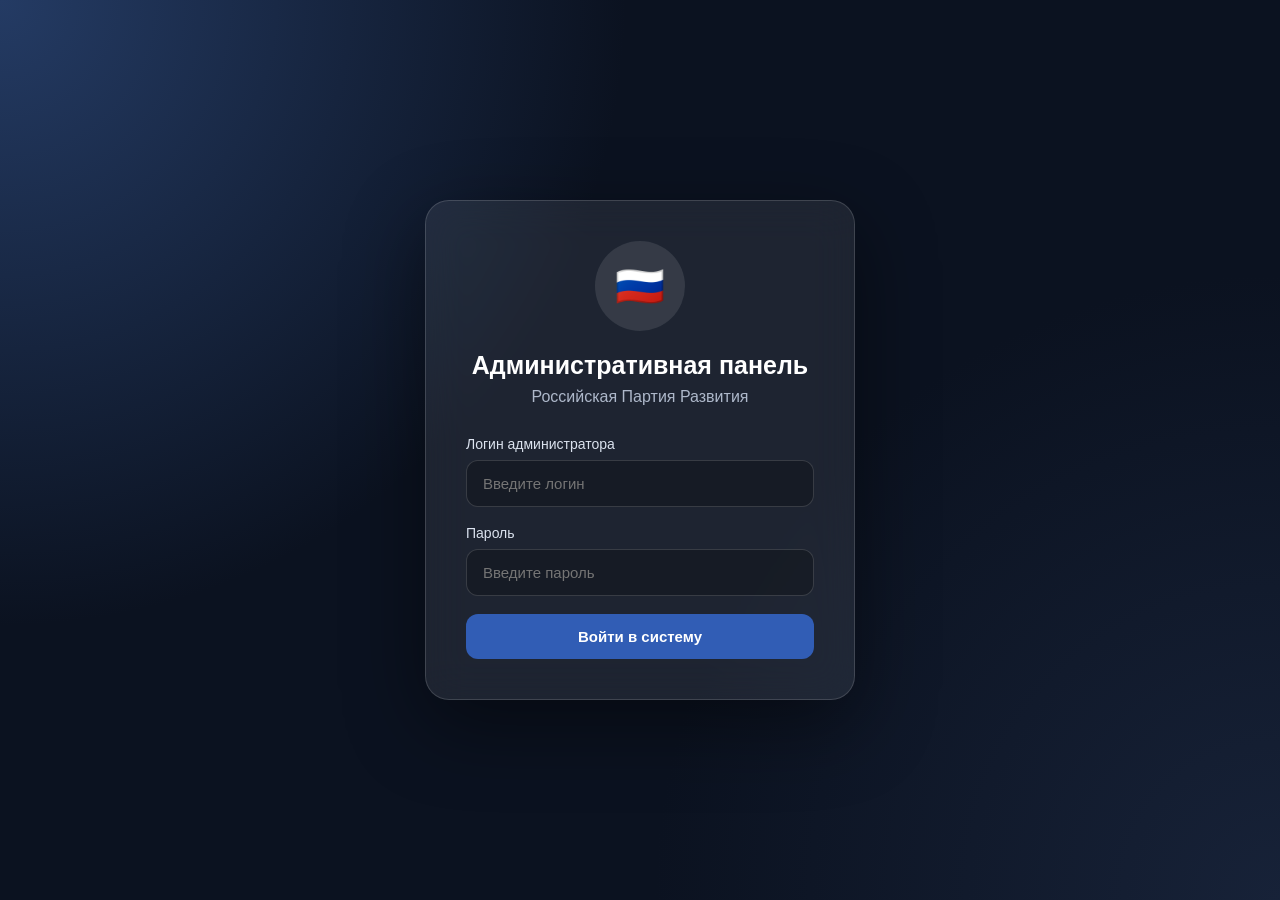
==== admin.html @ b3df7aba "Create admin.html" ====
<!DOCTYPE html>
<html lang="ru">
<head>
    <meta charset="UTF-8">
    <meta name="viewport" content="width=device-width, initial-scale=1.0">

    <title>Админ-панель — Российская Партия Развития</title>

    <style>
        * {
            box-sizing: border-box;
            margin: 0;
            padding: 0;
        }

        body {
            min-height: 100vh;
            font-family: Arial, sans-serif;
            background:
                radial-gradient(circle at top left, #243b64, transparent 40%),
                radial-gradient(circle at bottom right, #172238, transparent 40%),
                #0b1220;
            color: #fff;
        }

        .login-page {
            min-height: 100vh;
            display: flex;
            justify-content: center;
            align-items: center;
            padding: 20px;
        }

        .login-card {
            width: 100%;
            max-width: 430px;
            padding: 40px;
            border-radius: 24px;
            background: rgba(255,255,255,0.08);
            border: 1px solid rgba(255,255,255,0.15);
            box-shadow: 0 25px 80px rgba(0,0,0,0.45);
            backdrop-filter: blur(20px);
        }

        .logo {
            width: 90px;
            height: 90px;
            object-fit: contain;
            display: block;
            margin: 0 auto 20px;
        }

        .logo-placeholder {
            width: 90px;
            height: 90px;
            margin: 0 auto 20px;
            border-radius: 50%;
            display: flex;
            align-items: center;
            justify-content: center;
            background: rgba(255,255,255,0.1);
            font-size: 40px;
        }

        h1 {
            text-align: center;
            font-size: 25px;
            margin-bottom: 8px;
        }

        .subtitle {
            text-align: center;
            color: #aeb8ca;
            margin-bottom: 30px;
        }

        label {
            display: block;
            margin-bottom: 8px;
            color: #dce3ef;
            font-size: 14px;
        }

        .field {
            margin-bottom: 18px;
        }

        input {
            width: 100%;
            padding: 14px 16px;
            border: 1px solid rgba(255,255,255,0.15);
            border-radius: 12px;
            background: rgba(0,0,0,0.25);
            color: #fff;
            outline: none;
            font-size: 15px;
        }

        input:focus {
            border-color: #6d9cff;
            box-shadow: 0 0 0 3px rgba(109,156,255,0.12);
        }

        button {
            width: 100%;
            border: 0;
            border-radius: 12px;
            padding: 14px;
            background: #315db5;
            color: white;
            font-size: 15px;
            font-weight: 700;
            cursor: pointer;
            transition: 0.2s;
        }

        button:hover {
            transform: translateY(-1px);
            background: #3d70d3;
        }

        button:disabled {
            opacity: 0.6;
            cursor: not-allowed;
        }

        .error {
            display: none;
            margin-top: 16px;
            padding: 12px;
            border-radius: 10px;
            background: rgba(220,50,50,0.15);
            border: 1px solid rgba(220,50,50,0.3);
            color: #ff9e9e;
            font-size: 14px;
        }

        .dashboard {
            display: none;
            min-height: 100vh;
        }

        .sidebar {
            position: fixed;
            left: 0;
            top: 0;
            bottom: 0;
            width: 250px;
            padding: 25px 16px;
            background: rgba(5,10,20,0.92);
            border-right: 1px solid rgba(255,255,255,0.1);
        }

        .brand {
            font-weight: 800;
            font-size: 17px;
            line-height: 1.3;
            padding: 10px 12px 25px;
        }

        .brand span {
            color: #82a9ff;
        }

        .nav button {
            text-align: left;
            margin-bottom: 7px;
            background: transparent;
            color: #bac5d8;
            font-weight: 500;
        }

        .nav button:hover,
        .nav button.active {
            background: rgba(70,110,190,0.2);
            color: #fff;
        }

        .logout {
            position: absolute;
            left: 16px;
            right: 16px;
            bottom: 20px;
            background: rgba(200,50,50,0.15) !important;
            color: #ffaaaa !important;
        }

        .main {
            margin-left: 250px;
            padding: 35px;
        }

        .topbar {
            display: flex;
            justify-content: space-between;
            align-items: center;
            margin-bottom: 30px;
        }

        .topbar h2 {
            font-size: 28px;
        }

        .admin-name {
            padding: 10px 15px;
            border-radius: 10px;
            background: rgba(255,255,255,0.07);
            color: #c9d3e5;
        }

        .cards {
            display: grid;
            grid-template-columns: repeat(5, 1fr);
            gap: 15px;
        }

        .card {
            padding: 22px;
            border-radius: 18px;
            background: rgba(255,255,255,0.07);
            border: 1px solid rgba(255,255,255,0.1);
        }

        .card-title {
            color: #9ba8bd;
            font-size: 13px;
            margin-bottom: 12px;
        }

        .card-value {
            font-size: 30px;
            font-weight: 800;
        }

        .section {
            margin-top: 30px;
            padding: 25px;
            border-radius: 18px;
            background: rgba(255,255,255,0.06);
            border: 1px solid rgba(255,255,255,0.1);
        }

        .section h3 {
            margin-bottom: 10px;
        }

        @media (max-width: 1000px) {
            .cards {
                grid-template-columns: repeat(2, 1fr);
            }
        }

        @media (max-width: 700px) {
            .sidebar {
                position: static;
                width: 100%;
            }

            .dashboard {
                display: none;
            }

            .main {
                margin-left: 0;
                padding: 20px;
            }

            .cards {
                grid-template-columns: 1fr;
            }

            .login-card {
                padding: 28px 20px;
            }
        }
    </style>
</head>

<body>

<!-- =========================
     ВХОД
========================= -->

<div class="login-page" id="loginPage">

    <div class="login-card">

        <div class="logo-placeholder">
            🇷🇺
        </div>

        <!--
        Когда загрузишь логотип:
        замени блок выше на:

        <img src="assets/images/logo.png"
             class="logo"
             alt="Российская Партия Развития">
        -->

        <h1>Административная панель</h1>

        <div class="subtitle">
            Российская Партия Развития
        </div>

        <form id="loginForm">

            <div class="field">
                <label for="username">
                    Логин администратора
                </label>

                <input
                    id="username"
                    type="text"
                    autocomplete="username"
                    placeholder="Введите логин"
                    required
                >
            </div>

            <div class="field">
                <label for="password">
                    Пароль
                </label>

                <input
                    id="password"
                    type="password"
                    autocomplete="current-password"
                    placeholder="Введите пароль"
                    required
                >
            </div>

            <button id="loginButton" type="submit">
                Войти в систему
            </button>

        </form>

        <div class="error" id="loginError"></div>

    </div>

</div>


<!-- =========================
     АДМИН-ПАНЕЛЬ
========================= -->

<div class="dashboard" id="dashboard">

    <aside class="sidebar">

        <div class="brand">
            РОССИЙСКАЯ<br>
            <span>ПАРТИЯ РАЗВИТИЯ</span>
        </div>

        <div class="nav">

            <button class="active">
                📊 Обзор
            </button>

            <button>
                🗳️ Голосования
            </button>

            <button>
                📩 Обращения граждан
            </button>

            <button>
                👥 Заявки в партию
            </button>

            <button>
                📰 Новости
            </button>

            <button>
                📄 Документы
            </button>

        </div>

        <button class="logout" id="logoutButton">
            🚪 Выйти
        </button>

    </aside>


    <main class="main">

        <div class="topbar">

            <h2>
                Обзор
            </h2>

            <div class="admin-name" id="adminName">
                Администратор
            </div>

        </div>


        <div class="cards">

            <div class="card">
                <div class="card-title">
                    Обращения
                </div>

                <div class="card-value" id="appealsCount">
                    0
                </div>
            </div>


            <div class="card">
                <div class="card-title">
                    Заявки в партию
                </div>

                <div class="card-value" id="applicationsCount">
                    0
                </div>
            </div>


            <div class="card">
                <div class="card-title">
                    Новости
                </div>

                <div class="card-value" id="newsCount">
                    0
                </div>
            </div>


            <div class="card">
                <div class="card-title">
                    Документы
                </div>

                <div class="card-value" id="documentsCount">
                    0
                </div>
            </div>


            <div class="card">
                <div class="card-title">
                    Голосования
                </div>

                <div class="card-value" id="votesCount">
                    0
                </div>
            </div>

        </div>


        <div class="section">

            <h3>
                Добро пожаловать
            </h3>

            <p>
                Вы вошли в административную систему
                Российской Партии Развития.
            </p>

        </div>

    </main>

</div>


<script>

    // =========================================
    // АДРЕС CLOUDFLARE WORKER
    // =========================================

    const API_URL =
        "https://quiet-paper-0314.hdkr6795.workers.dev";


    // =========================================
    // ЭЛЕМЕНТЫ
    // =========================================

    const loginPage =
        document.getElementById("loginPage");

    const dashboard =
        document.getElementById("dashboard");

    const loginForm =
        document.getElementById("loginForm");

    const loginButton =
        document.getElementById("loginButton");

    const loginError =
        document.getElementById("loginError");

    const adminName =
        document.getElementById("adminName");


    // =========================================
    // ПОКАЗ ОШИБКИ
    // =========================================

    function showError(message) {

        loginError.textContent =
            message;

        loginError.style.display =
            "block";
    }


    // =========================================
    // ВХОД
    // =========================================

    loginForm.addEventListener(
        "submit",
        async function(event) {

            event.preventDefault();

            loginError.style.display =
                "none";

            loginButton.disabled =
                true;

            loginButton.textContent =
                "Проверка...";


            const username =
                document.getElementById(
                    "username"
                ).value.trim();


            const password =
                document.getElementById(
                    "password"
                ).value;


            try {

                const response =
                    await fetch(
                        API_URL +
                        "/api/admin/login",
                        {
                            method: "POST",

                            headers: {
                                "Content-Type":
                                    "application/json"
                            },

                            body:
                                JSON.stringify({
                                    username,
                                    password
                                })
                        }
                    );


                const data =
                    await response.json();


                if (!response.ok ||
                    !data.success) {

                    showError(
                        data.error ||
                        "Не удалось выполнить вход"
                    );

                    return;
                }


                // Сохраняем токен
                sessionStorage.setItem(
                    "admin_token",
                    data.token
                );


                adminName.textContent =
                    data.admin.username;


                loginPage.style.display =
                    "none";

                dashboard.style.display =
                    "block";


                await loadStatistics();

            } catch (error) {

                console.error(error);

                showError(
                    "Не удалось подключиться к серверу"
                );

            } finally {

                loginButton.disabled =
                    false;

                loginButton.textContent =
                    "Войти в систему";
            }

        }
    );


    // =========================================
    // ПРОВЕРКА СОХРАНЁННОЙ СЕССИИ
    // =========================================

    async function checkSession() {

        const token =
            sessionStorage.getItem(
                "admin_token"
            );


        if (!token) {
            return;
        }


        try {

            const response =
                await fetch(
                    API_URL +
                    "/api/admin/me",
                    {
                        headers: {
                            "Authorization":
                                "Bearer " +
                                token
                        }
                    }
                );


            const data =
                await response.json();


            if (
                response.ok &&
                data.success
            ) {

                adminName.textContent =
                    data.admin.username;


                loginPage.style.display =
                    "none";

                dashboard.style.display =
                    "block";


                await loadStatistics();

            } else {

                sessionStorage.removeItem(
                    "admin_token"
                );

            }

        } catch (error) {

            console.error(error);
        }
    }


    // =========================================
    // СТАТИСТИКА
    // =========================================

    async function loadStatistics() {

        const token =
            sessionStorage.getItem(
                "admin_token"
            );


        if (!token) {
            return;
        }


        try {

            const response =
                await fetch(
                    API_URL +
                    "/api/admin/statistics",
                    {
                        headers: {
                            "Authorization":
                                "Bearer " +
                                token
                        }
                    }
                );


            const data =
                await response.json();


            if (
                !response.ok ||
                !data.success
            ) {
                return;
            }


            const stats =
                data.statistics;


            document.getElementById(
                "appealsCount"
            ).textContent =
                stats.appeals;


            document.getElementById(
                "applicationsCount"
            ).textContent =
                stats.applications;


            document.getElementById(
                "newsCount"
            ).textContent =
                stats.news;


            document.getElementById(
                "documentsCount"
            ).textContent =
                stats.documents;


            document.getElementById(
                "votesCount"
            ).textContent =
                stats.votes;


        } catch (error) {

            console.error(error);
        }
    }


    // =========================================
    // ВЫХОД
    // =========================================

    document.getElementById(
        "logoutButton"
    ).addEventListener(
        "click",
        async function() {

            const token =
                sessionStorage.getItem(
                    "admin_token"
                );


            try {

                if (token) {

                    await fetch(
                        API_URL +
                        "/api/admin/logout",
                        {
                            method: "POST",

                            headers: {
                                "Authorization":
                                    "Bearer " +
                                    token
                            }
                        }
                    );
                }

            } catch (error) {

                console.error(error);

            } finally {

                sessionStorage.removeItem(
                    "admin_token"
                );

                dashboard.style.display =
                    "none";

                loginPage.style.display =
                    "flex";
            }

        }
    );


    // =========================================
    // ЗАПУСК
    // =========================================

    checkSession();

</script>

</body>
</html>
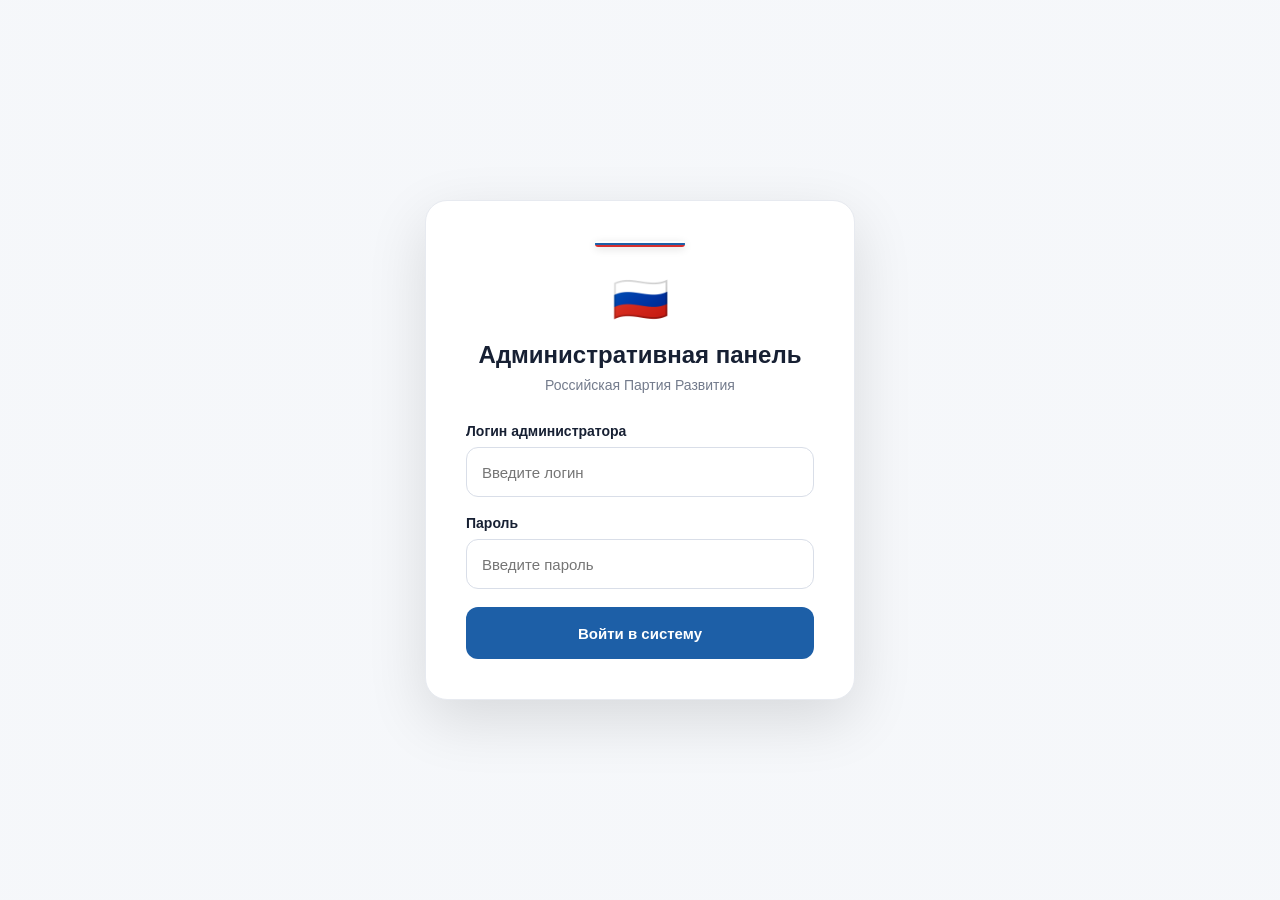
==== commit 7fec9dd0: "Update admin.html" ====
--- a/admin.html
+++ b/admin.html
@@ -4,7 +4,7 @@
     <meta charset="UTF-8">
     <meta name="viewport" content="width=device-width, initial-scale=1.0">
 
-    <title>Админ-панель — Российская Партия Развития</title>
+    <title>Административная панель — Российская Партия Развития</title>
 
     <style>
         * {
@@ -14,16 +14,21 @@
         }
 
         body {
+            font-family: Arial, Helvetica, sans-serif;
+            background:
+                linear-gradient(
+                    rgba(245, 247, 250, 0.96),
+                    rgba(245, 247, 250, 0.96)
+                );
+            color: #172033;
             min-height: 100vh;
-            font-family: Arial, sans-serif;
-            background:
-                radial-gradient(circle at top left, #243b64, transparent 40%),
-                radial-gradient(circle at bottom right, #172238, transparent 40%),
-                #0b1220;
-            color: #fff;
-        }
-
-        .login-page {
+        }
+
+        /* =========================
+           LOGIN
+        ========================= */
+
+        #loginPage {
             min-height: 100vh;
             display: flex;
             justify-content: center;
@@ -34,243 +39,385 @@
         .login-card {
             width: 100%;
             max-width: 430px;
+            background: white;
+            border-radius: 22px;
             padding: 40px;
-            border-radius: 24px;
-            background: rgba(255,255,255,0.08);
-            border: 1px solid rgba(255,255,255,0.15);
-            box-shadow: 0 25px 80px rgba(0,0,0,0.45);
-            backdrop-filter: blur(20px);
-        }
-
-        .logo {
+            box-shadow: 0 20px 60px rgba(0, 0, 0, 0.12);
+            border: 1px solid #e7eaf0;
+        }
+
+        .flag {
             width: 90px;
-            height: 90px;
-            object-fit: contain;
-            display: block;
-            margin: 0 auto 20px;
-        }
-
-        .logo-placeholder {
-            width: 90px;
-            height: 90px;
-            margin: 0 auto 20px;
-            border-radius: 50%;
-            display: flex;
-            align-items: center;
-            justify-content: center;
-            background: rgba(255,255,255,0.1);
-            font-size: 40px;
-        }
-
-        h1 {
+            height: 6px;
+            margin: 0 auto 25px;
+            border-radius: 20px;
+            background: linear-gradient(
+                to bottom,
+                #ffffff 33%,
+                #1d5fa7 33%,
+                #1d5fa7 66%,
+                #d62f2f 66%
+            );
+            box-shadow: 0 2px 8px rgba(0,0,0,0.12);
+        }
+
+        .login-logo {
             text-align: center;
-            font-size: 25px;
+            font-size: 46px;
+            margin-bottom: 15px;
+        }
+
+        .login-card h1 {
+            text-align: center;
+            font-size: 24px;
             margin-bottom: 8px;
         }
 
-        .subtitle {
+        .login-card .subtitle {
             text-align: center;
-            color: #aeb8ca;
+            color: #737b8c;
+            font-size: 14px;
             margin-bottom: 30px;
-        }
-
-        label {
-            display: block;
-            margin-bottom: 8px;
-            color: #dce3ef;
-            font-size: 14px;
         }
 
         .field {
             margin-bottom: 18px;
         }
 
-        input {
+        .field label {
+            display: block;
+            font-weight: 700;
+            font-size: 14px;
+            margin-bottom: 8px;
+        }
+
+        .field input {
             width: 100%;
-            padding: 14px 16px;
-            border: 1px solid rgba(255,255,255,0.15);
+            height: 50px;
+            border: 1px solid #d9dee8;
             border-radius: 12px;
-            background: rgba(0,0,0,0.25);
-            color: #fff;
+            padding: 0 15px;
+            font-size: 15px;
             outline: none;
-            font-size: 15px;
-        }
-
-        input:focus {
-            border-color: #6d9cff;
-            box-shadow: 0 0 0 3px rgba(109,156,255,0.12);
-        }
-
-        button {
+            transition: .2s;
+        }
+
+        .field input:focus {
+            border-color: #1d5fa7;
+            box-shadow: 0 0 0 3px rgba(29,95,167,.12);
+        }
+
+        .login-button {
             width: 100%;
-            border: 0;
+            height: 52px;
+            border: none;
             border-radius: 12px;
-            padding: 14px;
-            background: #315db5;
+            background: #1d5fa7;
             color: white;
             font-size: 15px;
             font-weight: 700;
             cursor: pointer;
-            transition: 0.2s;
-        }
-
-        button:hover {
-            transform: translateY(-1px);
-            background: #3d70d3;
-        }
-
-        button:disabled {
-            opacity: 0.6;
+            transition: .2s;
+        }
+
+        .login-button:hover {
+            background: #174d88;
+        }
+
+        .login-button:disabled {
+            opacity: .6;
             cursor: not-allowed;
         }
 
-        .error {
+        #loginError {
             display: none;
-            margin-top: 16px;
+            background: #fff0f0;
+            border: 1px solid #ffd1d1;
+            color: #c62828;
             padding: 12px;
             border-radius: 10px;
-            background: rgba(220,50,50,0.15);
-            border: 1px solid rgba(220,50,50,0.3);
-            color: #ff9e9e;
+            margin-bottom: 18px;
             font-size: 14px;
-        }
-
-        .dashboard {
+            text-align: center;
+        }
+
+        /* =========================
+           ADMIN
+        ========================= */
+
+        #adminPage {
             display: none;
             min-height: 100vh;
         }
 
+        .topbar {
+            height: 72px;
+            background: white;
+            border-bottom: 1px solid #e6e9ef;
+            display: flex;
+            align-items: center;
+            justify-content: space-between;
+            padding: 0 30px;
+            position: sticky;
+            top: 0;
+            z-index: 100;
+        }
+
+        .brand {
+            display: flex;
+            align-items: center;
+            gap: 12px;
+            font-weight: 800;
+        }
+
+        .brand-icon {
+            font-size: 28px;
+        }
+
+        .brand-text small {
+            display: block;
+            color: #7b8494;
+            font-size: 11px;
+            font-weight: 500;
+            margin-top: 3px;
+        }
+
+        .user-area {
+            display: flex;
+            align-items: center;
+            gap: 15px;
+        }
+
+        .username {
+            font-weight: 700;
+            font-size: 14px;
+        }
+
+        .logout-button {
+            border: 1px solid #e0e4eb;
+            background: white;
+            padding: 9px 14px;
+            border-radius: 9px;
+            cursor: pointer;
+            font-weight: 600;
+        }
+
+        .logout-button:hover {
+            background: #f4f6f8;
+        }
+
+        .layout {
+            display: flex;
+            min-height: calc(100vh - 72px);
+        }
+
         .sidebar {
-            position: fixed;
-            left: 0;
-            top: 0;
-            bottom: 0;
             width: 250px;
-            padding: 25px 16px;
-            background: rgba(5,10,20,0.92);
-            border-right: 1px solid rgba(255,255,255,0.1);
-        }
-
-        .brand {
-            font-weight: 800;
-            font-size: 17px;
-            line-height: 1.3;
-            padding: 10px 12px 25px;
-        }
-
-        .brand span {
-            color: #82a9ff;
-        }
-
-        .nav button {
+            background: #111827;
+            padding: 25px 15px;
+            color: white;
+        }
+
+        .sidebar-title {
+            color: #8f9aad;
+            text-transform: uppercase;
+            font-size: 10px;
+            font-weight: 700;
+            letter-spacing: 1px;
+            margin: 10px 12px 12px;
+        }
+
+        .menu-button {
+            width: 100%;
+            border: none;
+            background: transparent;
+            color: #c8d0dc;
             text-align: left;
-            margin-bottom: 7px;
-            background: transparent;
-            color: #bac5d8;
-            font-weight: 500;
-        }
-
-        .nav button:hover,
-        .nav button.active {
-            background: rgba(70,110,190,0.2);
-            color: #fff;
-        }
-
-        .logout {
-            position: absolute;
-            left: 16px;
-            right: 16px;
-            bottom: 20px;
-            background: rgba(200,50,50,0.15) !important;
-            color: #ffaaaa !important;
-        }
-
-        .main {
-            margin-left: 250px;
+            padding: 13px 14px;
+            border-radius: 9px;
+            cursor: pointer;
+            margin-bottom: 4px;
+            font-size: 14px;
+            font-weight: 600;
+        }
+
+        .menu-button:hover,
+        .menu-button.active {
+            background: #1d5fa7;
+            color: white;
+        }
+
+        .content {
+            flex: 1;
             padding: 35px;
-        }
-
-        .topbar {
-            display: flex;
-            justify-content: space-between;
-            align-items: center;
+            max-width: 1500px;
+        }
+
+        .page-title {
+            margin-bottom: 8px;
+            font-size: 30px;
+        }
+
+        .page-description {
+            color: #727b8c;
             margin-bottom: 30px;
         }
 
-        .topbar h2 {
-            font-size: 28px;
-        }
-
-        .admin-name {
-            padding: 10px 15px;
-            border-radius: 10px;
-            background: rgba(255,255,255,0.07);
-            color: #c9d3e5;
-        }
-
-        .cards {
+        /* =========================
+           STATISTICS
+        ========================= */
+
+        .stats {
             display: grid;
             grid-template-columns: repeat(5, 1fr);
-            gap: 15px;
-        }
-
-        .card {
+            gap: 18px;
+            margin-bottom: 30px;
+        }
+
+        .stat-card {
+            background: white;
+            border: 1px solid #e7eaf0;
+            border-radius: 16px;
             padding: 22px;
-            border-radius: 18px;
-            background: rgba(255,255,255,0.07);
-            border: 1px solid rgba(255,255,255,0.1);
-        }
-
-        .card-title {
-            color: #9ba8bd;
-            font-size: 13px;
-            margin-bottom: 12px;
-        }
-
-        .card-value {
+            box-shadow: 0 6px 20px rgba(0,0,0,.04);
+        }
+
+        .stat-icon {
+            font-size: 26px;
+            margin-bottom: 14px;
+        }
+
+        .stat-number {
             font-size: 30px;
             font-weight: 800;
-        }
-
-        .section {
-            margin-top: 30px;
+            margin-bottom: 5px;
+        }
+
+        .stat-name {
+            color: #7a8291;
+            font-size: 13px;
+        }
+
+        /* =========================
+           PANELS
+        ========================= */
+
+        .panel {
+            background: white;
+            border: 1px solid #e7eaf0;
+            border-radius: 16px;
             padding: 25px;
-            border-radius: 18px;
-            background: rgba(255,255,255,0.06);
-            border: 1px solid rgba(255,255,255,0.1);
-        }
-
-        .section h3 {
+            margin-bottom: 20px;
+            box-shadow: 0 6px 20px rgba(0,0,0,.04);
+        }
+
+        .panel h2 {
+            font-size: 19px;
             margin-bottom: 10px;
         }
 
-        @media (max-width: 1000px) {
-            .cards {
+        .panel p {
+            color: #737b8b;
+            line-height: 1.6;
+        }
+
+        .quick-actions {
+            display: grid;
+            grid-template-columns: repeat(3, 1fr);
+            gap: 15px;
+            margin-top: 20px;
+        }
+
+        .action {
+            border: 1px solid #e2e6ed;
+            background: #fafbfd;
+            padding: 20px;
+            border-radius: 13px;
+            cursor: pointer;
+            transition: .2s;
+        }
+
+        .action:hover {
+            border-color: #1d5fa7;
+            transform: translateY(-2px);
+        }
+
+        .action strong {
+            display: block;
+            margin-bottom: 7px;
+        }
+
+        .action span {
+            font-size: 13px;
+            color: #7a8291;
+        }
+
+        .hidden {
+            display: none !important;
+        }
+
+        .loading {
+            text-align: center;
+            padding: 40px;
+            color: #7b8493;
+        }
+
+        /* =========================
+           MOBILE
+        ========================= */
+
+        @media (max-width: 1100px) {
+            .stats {
                 grid-template-columns: repeat(2, 1fr);
             }
         }
 
-        @media (max-width: 700px) {
+        @media (max-width: 800px) {
             .sidebar {
-                position: static;
-                width: 100%;
+                width: 190px;
             }
 
-            .dashboard {
+            .content {
+                padding: 20px;
+            }
+
+            .quick-actions {
+                grid-template-columns: 1fr;
+            }
+        }
+
+        @media (max-width: 650px) {
+
+            .topbar {
+                padding: 0 15px;
+            }
+
+            .brand-text {
                 display: none;
             }
 
-            .main {
-                margin-left: 0;
-                padding: 20px;
+            .sidebar {
+                display: none;
             }
 
-            .cards {
+            .content {
+                padding: 18px;
+            }
+
+            .stats {
                 grid-template-columns: 1fr;
             }
 
+            .page-title {
+                font-size: 24px;
+            }
+
             .login-card {
-                padding: 28px 20px;
+                padding: 28px 22px;
+            }
+
+            .username {
+                display: none;
             }
         }
     </style>
@@ -278,390 +425,715 @@
 
 <body>
 
-<!-- =========================
-     ВХОД
-========================= -->
-
-<div class="login-page" id="loginPage">
+<!-- =====================================
+     СТРАНИЦА ВХОДА
+===================================== -->
+
+<div id="loginPage">
 
     <div class="login-card">
 
-        <div class="logo-placeholder">
+        <div class="flag"></div>
+
+        <div class="login-logo">
             🇷🇺
         </div>
 
-        <!--
-        Когда загрузишь логотип:
-        замени блок выше на:
-
-        <img src="assets/images/logo.png"
-             class="logo"
-             alt="Российская Партия Развития">
-        -->
-
-        <h1>Административная панель</h1>
+        <h1>
+            Административная панель
+        </h1>
 
         <div class="subtitle">
             Российская Партия Развития
         </div>
 
+        <div id="loginError"></div>
+
         <form id="loginForm">
 
             <div class="field">
+
                 <label for="username">
                     Логин администратора
                 </label>
 
                 <input
+                    type="text"
                     id="username"
-                    type="text"
+                    name="username"
+                    placeholder="Введите логин"
                     autocomplete="username"
-                    placeholder="Введите логин"
                     required
                 >
+
             </div>
 
             <div class="field">
+
                 <label for="password">
                     Пароль
                 </label>
 
                 <input
+                    type="password"
                     id="password"
-                    type="password"
+                    name="password"
+                    placeholder="Введите пароль"
                     autocomplete="current-password"
-                    placeholder="Введите пароль"
                     required
                 >
+
             </div>
 
-            <button id="loginButton" type="submit">
+            <button
+                type="submit"
+                class="login-button"
+                id="loginButton"
+            >
                 Войти в систему
             </button>
 
         </form>
 
-        <div class="error" id="loginError"></div>
-
     </div>
 
 </div>
 
 
-<!-- =========================
+<!-- =====================================
      АДМИН-ПАНЕЛЬ
-========================= -->
-
-<div class="dashboard" id="dashboard">
-
-    <aside class="sidebar">
+===================================== -->
+
+<div id="adminPage">
+
+    <header class="topbar">
 
         <div class="brand">
-            РОССИЙСКАЯ<br>
-            <span>ПАРТИЯ РАЗВИТИЯ</span>
+
+            <div class="brand-icon">
+                🇷🇺
+            </div>
+
+            <div class="brand-text">
+
+                Российская Партия Развития
+
+                <small>
+                    Административная панель
+                </small>
+
+            </div>
+
         </div>
 
-        <div class="nav">
-
-            <button class="active">
+
+        <div class="user-area">
+
+            <span
+                class="username"
+                id="adminUsername"
+            >
+                admin
+            </span>
+
+            <button
+                class="logout-button"
+                id="logoutButton"
+            >
+                Выйти
+            </button>
+
+        </div>
+
+    </header>
+
+
+    <div class="layout">
+
+
+        <!-- =========================
+             SIDEBAR
+        ========================= -->
+
+        <aside class="sidebar">
+
+            <div class="sidebar-title">
+                Управление
+            </div>
+
+            <button
+                class="menu-button active"
+                data-section="dashboard"
+            >
                 📊 Обзор
             </button>
 
-            <button>
+            <button
+                class="menu-button"
+                data-section="appeals"
+            >
+                📩 Обращения граждан
+            </button>
+
+            <button
+                class="menu-button"
+                data-section="applications"
+            >
+                👥 Заявки в партию
+            </button>
+
+            <button
+                class="menu-button"
+                data-section="news"
+            >
+                📰 Новости
+            </button>
+
+            <button
+                class="menu-button"
+                data-section="documents"
+            >
+                📄 Документы
+            </button>
+
+            <button
+                class="menu-button"
+                data-section="votes"
+            >
                 🗳️ Голосования
             </button>
 
-            <button>
-                📩 Обращения граждан
-            </button>
-
-            <button>
-                👥 Заявки в партию
-            </button>
-
-            <button>
-                📰 Новости
-            </button>
-
-            <button>
-                📄 Документы
-            </button>
-
-        </div>
-
-        <button class="logout" id="logoutButton">
-            🚪 Выйти
-        </button>
-
-    </aside>
-
-
-    <main class="main">
-
-        <div class="topbar">
-
-            <h2>
-                Обзор
-            </h2>
-
-            <div class="admin-name" id="adminName">
-                Администратор
-            </div>
-
-        </div>
-
-
-        <div class="cards">
-
-            <div class="card">
-                <div class="card-title">
-                    Обращения
+        </aside>
+
+
+        <!-- =========================
+             CONTENT
+        ========================= -->
+
+        <main class="content">
+
+
+            <!-- DASHBOARD -->
+
+            <section
+                id="dashboard"
+                class="section"
+            >
+
+                <h1 class="page-title">
+                    Панель управления
+                </h1>
+
+                <p class="page-description">
+                    Добро пожаловать в административную систему
+                    Российской Партии Развития.
+                </p>
+
+
+                <div
+                    class="stats"
+                    id="stats"
+                >
+
+                    <div class="stat-card">
+
+                        <div class="stat-icon">
+                            📩
+                        </div>
+
+                        <div
+                            class="stat-number"
+                            id="statAppeals"
+                        >
+                            —
+                        </div>
+
+                        <div class="stat-name">
+                            Обращения граждан
+                        </div>
+
+                    </div>
+
+
+                    <div class="stat-card">
+
+                        <div class="stat-icon">
+                            👥
+                        </div>
+
+                        <div
+                            class="stat-number"
+                            id="statApplications"
+                        >
+                            —
+                        </div>
+
+                        <div class="stat-name">
+                            Заявки в партию
+                        </div>
+
+                    </div>
+
+
+                    <div class="stat-card">
+
+                        <div class="stat-icon">
+                            📰
+                        </div>
+
+                        <div
+                            class="stat-number"
+                            id="statNews"
+                        >
+                            —
+                        </div>
+
+                        <div class="stat-name">
+                            Новости
+                        </div>
+
+                    </div>
+
+
+                    <div class="stat-card">
+
+                        <div class="stat-icon">
+                            📄
+                        </div>
+
+                        <div
+                            class="stat-number"
+                            id="statDocuments"
+                        >
+                            —
+                        </div>
+
+                        <div class="stat-name">
+                            Документы
+                        </div>
+
+                    </div>
+
+
+                    <div class="stat-card">
+
+                        <div class="stat-icon">
+                            🗳️
+                        </div>
+
+                        <div
+                            class="stat-number"
+                            id="statVotes"
+                        >
+                            —
+                        </div>
+
+                        <div class="stat-name">
+                            Голосования
+                        </div>
+
+                    </div>
+
                 </div>
 
-                <div class="card-value" id="appealsCount">
-                    0
+
+                <div class="panel">
+
+                    <h2>
+                        Быстрые действия
+                    </h2>
+
+                    <p>
+                        Выберите раздел для управления
+                        информацией партии.
+                    </p>
+
+
+                    <div class="quick-actions">
+
+                        <div
+                            class="action"
+                            data-open="appeals"
+                        >
+
+                            <strong>
+                                📩 Обращения граждан
+                            </strong>
+
+                            <span>
+                                Просмотр и обработка обращений.
+                            </span>
+
+                        </div>
+
+
+                        <div
+                            class="action"
+                            data-open="news"
+                        >
+
+                            <strong>
+                                📰 Управление новостями
+                            </strong>
+
+                            <span>
+                                Создание и публикация новостей.
+                            </span>
+
+                        </div>
+
+
+                        <div
+                            class="action"
+                            data-open="votes"
+                        >
+
+                            <strong>
+                                🗳️ Голосования
+                            </strong>
+
+                            <span>
+                                Управление партийными голосованиями.
+                            </span>
+
+                        </div>
+
+                    </div>
+
                 </div>
-            </div>
-
-
-            <div class="card">
-                <div class="card-title">
+
+
+                <div class="panel">
+
+                    <h2>
+                        Система подключена
+                    </h2>
+
+                    <p>
+                        Административная панель подключена
+                        к Cloudflare Worker и базе данных D1.
+                    </p>
+
+                </div>
+
+            </section>
+
+
+            <!-- APPEALS -->
+
+            <section
+                id="appeals"
+                class="section hidden"
+            >
+
+                <h1 class="page-title">
+                    Обращения граждан
+                </h1>
+
+                <p class="page-description">
+                    Управление обращениями граждан Российской Партии Развития.
+                </p>
+
+                <div class="panel">
+
+                    <h2>
+                        Раздел обращений
+                    </h2>
+
+                    <p>
+                        Здесь будут отображаться обращения,
+                        поступившие через форму обращения граждан.
+                    </p>
+
+                </div>
+
+            </section>
+
+
+            <!-- APPLICATIONS -->
+
+            <section
+                id="applications"
+                class="section hidden"
+            >
+
+                <h1 class="page-title">
                     Заявки в партию
+                </h1>
+
+                <p class="page-description">
+                    Заявления граждан о вступлении в партию.
+                </p>
+
+                <div class="panel">
+
+                    <h2>
+                        Заявки
+                    </h2>
+
+                    <p>
+                        Управление заявками будет подключено
+                        к таблице membership_applications.
+                    </p>
+
                 </div>
 
-                <div class="card-value" id="applicationsCount">
-                    0
+            </section>
+
+
+            <!-- NEWS -->
+
+            <section
+                id="news"
+                class="section hidden"
+            >
+
+                <h1 class="page-title">
+                    Новости
+                </h1>
+
+                <p class="page-description">
+                    Создание и управление новостями партии.
+                </p>
+
+                <div class="panel">
+
+                    <h2>
+                        Управление новостями
+                    </h2>
+
+                    <p>
+                        Здесь будет редактор публикаций
+                        Российской Партии Развития.
+                    </p>
+
                 </div>
-            </div>
-
-
-            <div class="card">
-                <div class="card-title">
-                    Новости
+
+            </section>
+
+
+            <!-- DOCUMENTS -->
+
+            <section
+                id="documents"
+                class="section hidden"
+            >
+
+                <h1 class="page-title">
+                    Документы
+                </h1>
+
+                <p class="page-description">
+                    Уставы, приказы, постановления и другие документы партии.
+                </p>
+
+                <div class="panel">
+
+                    <h2>
+                        Архив документов
+                    </h2>
+
+                    <p>
+                        Здесь будет управление документами партии.
+                    </p>
+
                 </div>
 
-                <div class="card-value" id="newsCount">
-                    0
+            </section>
+
+
+            <!-- VOTES -->
+
+            <section
+                id="votes"
+                class="section hidden"
+            >
+
+                <h1 class="page-title">
+                    Голосования
+                </h1>
+
+                <p class="page-description">
+                    Создание и управление партийными голосованиями.
+                </p>
+
+                <div class="panel">
+
+                    <h2>
+                        Управление голосованиями
+                    </h2>
+
+                    <p>
+                        Здесь будет создание голосований,
+                        вариантов ответа и просмотр результатов.
+                    </p>
+
                 </div>
-            </div>
-
-
-            <div class="card">
-                <div class="card-title">
-                    Документы
-                </div>
-
-                <div class="card-value" id="documentsCount">
-                    0
-                </div>
-            </div>
-
-
-            <div class="card">
-                <div class="card-title">
-                    Голосования
-                </div>
-
-                <div class="card-value" id="votesCount">
-                    0
-                </div>
-            </div>
-
-        </div>
-
-
-        <div class="section">
-
-            <h3>
-                Добро пожаловать
-            </h3>
-
-            <p>
-                Вы вошли в административную систему
-                Российской Партии Развития.
-            </p>
-
-        </div>
-
-    </main>
+
+            </section>
+
+
+        </main>
+
+    </div>
 
 </div>
 
 
 <script>
 
-    // =========================================
-    // АДРЕС CLOUDFLARE WORKER
-    // =========================================
-
-    const API_URL =
-        "https://quiet-paper-0314.hdkr6795.workers.dev";
-
-
-    // =========================================
-    // ЭЛЕМЕНТЫ
-    // =========================================
-
-    const loginPage =
-        document.getElementById("loginPage");
-
-    const dashboard =
-        document.getElementById("dashboard");
-
-    const loginForm =
-        document.getElementById("loginForm");
-
-    const loginButton =
-        document.getElementById("loginButton");
-
-    const loginError =
-        document.getElementById("loginError");
-
-    const adminName =
-        document.getElementById("adminName");
-
-
-    // =========================================
-    // ПОКАЗ ОШИБКИ
-    // =========================================
-
-    function showError(message) {
-
-        loginError.textContent =
-            message;
-
-        loginError.style.display =
-            "block";
+/* =====================================
+   НАСТРОЙКИ
+===================================== */
+
+const API_URL =
+    "https://quiet-paper-0314.hdkr6795.workers.dev";
+
+const TOKEN_KEY =
+    "rpr_admin_token";
+
+
+/* =====================================
+   ЭЛЕМЕНТЫ
+===================================== */
+
+const loginPage =
+    document.getElementById(
+        "loginPage"
+    );
+
+const adminPage =
+    document.getElementById(
+        "adminPage"
+    );
+
+const loginForm =
+    document.getElementById(
+        "loginForm"
+    );
+
+const loginButton =
+    document.getElementById(
+        "loginButton"
+    );
+
+const loginError =
+    document.getElementById(
+        "loginError"
+    );
+
+const adminUsername =
+    document.getElementById(
+        "adminUsername"
+    );
+
+
+/* =====================================
+   ПОКАЗ ОШИБКИ
+===================================== */
+
+function showLoginError(
+    message
+) {
+
+    loginError.textContent =
+        message;
+
+    loginError.style.display =
+        "block";
+
+}
+
+
+/* =====================================
+   СКРЫТЬ ОШИБКУ
+===================================== */
+
+function hideLoginError() {
+
+    loginError.style.display =
+        "none";
+
+}
+
+
+/* =====================================
+   ПОКАЗ АДМИНКИ
+===================================== */
+
+function showAdmin(
+    admin
+) {
+
+    loginPage.style.display =
+        "none";
+
+    adminPage.style.display =
+        "block";
+
+
+    if (admin) {
+
+        adminUsername.textContent =
+            admin.username || "admin";
+
     }
 
 
-    // =========================================
-    // ВХОД
-    // =========================================
-
-    loginForm.addEventListener(
-        "submit",
-        async function(event) {
-
-            event.preventDefault();
-
-            loginError.style.display =
-                "none";
-
-            loginButton.disabled =
-                true;
-
-            loginButton.textContent =
-                "Проверка...";
-
-
-            const username =
-                document.getElementById(
+    loadStatistics();
+
+}
+
+
+/* =====================================
+   ПОКАЗ LOGIN
+===================================== */
+
+function showLogin() {
+
+    adminPage.style.display =
+        "none";
+
+    loginPage.style.display =
+        "flex";
+
+}
+
+
+/* =====================================
+   ВХОД
+===================================== */
+
+loginForm.addEventListener(
+    "submit",
+    async function(event) {
+
+        event.preventDefault();
+
+        hideLoginError();
+
+        loginButton.disabled =
+            true;
+
+        loginButton.textContent =
+            "Проверка...";
+
+
+        const username =
+            document
+                .getElementById(
                     "username"
-                ).value.trim();
-
-
-            const password =
-                document.getElementById(
+                )
+                .value
+                .trim();
+
+
+        const password =
+            document
+                .getElementById(
                     "password"
-                ).value;
-
-
-            try {
-
-                const response =
-                    await fetch(
-                        API_URL +
-                        "/api/admin/login",
-                        {
-                            method: "POST",
-
-                            headers: {
-                                "Content-Type":
-                                    "application/json"
-                            },
-
-                            body:
-                                JSON.stringify({
-                                    username,
-                                    password
-                                })
-                        }
-                    );
-
-
-                const data =
-                    await response.json();
-
-
-                if (!response.ok ||
-                    !data.success) {
-
-                    showError(
-                        data.error ||
-                        "Не удалось выполнить вход"
-                    );
-
-                    return;
-                }
-
-
-                // Сохраняем токен
-                sessionStorage.setItem(
-                    "admin_token",
-                    data.token
-                );
-
-
-                adminName.textContent =
-                    data.admin.username;
-
-
-                loginPage.style.display =
-                    "none";
-
-                dashboard.style.display =
-                    "block";
-
-
-                await loadStatistics();
-
-            } catch (error) {
-
-                console.error(error);
-
-                showError(
-                    "Не удалось подключиться к серверу"
-                );
-
-            } finally {
-
-                loginButton.disabled =
-                    false;
-
-                loginButton.textContent =
-                    "Войти в систему";
-            }
-
-        }
-    );
-
-
-    // =========================================
-    // ПРОВЕРКА СОХРАНЁННОЙ СЕССИИ
-    // =========================================
-
-    async function checkSession() {
-
-        const token =
-            sessionStorage.getItem(
-                "admin_token"
-            );
-
-
-        if (!token) {
-            return;
-        }
+                )
+                .value;
 
 
         try {
@@ -669,83 +1141,23 @@
             const response =
                 await fetch(
                     API_URL +
-                    "/api/admin/me",
+                    "/api/admin/login",
                     {
+
+                        method:
+                            "POST",
+
                         headers: {
-                            "Authorization":
-                                "Bearer " +
-                                token
-                        }
-                    }
-                );
-
-
-            const data =
-                await response.json();
-
-
-            if (
-                response.ok &&
-                data.success
-            ) {
-
-                adminName.textContent =
-                    data.admin.username;
-
-
-                loginPage.style.display =
-                    "none";
-
-                dashboard.style.display =
-                    "block";
-
-
-                await loadStatistics();
-
-            } else {
-
-                sessionStorage.removeItem(
-                    "admin_token"
-                );
-
-            }
-
-        } catch (error) {
-
-            console.error(error);
-        }
-    }
-
-
-    // =========================================
-    // СТАТИСТИКА
-    // =========================================
-
-    async function loadStatistics() {
-
-        const token =
-            sessionStorage.getItem(
-                "admin_token"
-            );
-
-
-        if (!token) {
-            return;
-        }
-
-
-        try {
-
-            const response =
-                await fetch(
-                    API_URL +
-                    "/api/admin/statistics",
-                    {
-                        headers: {
-                            "Authorization":
-                                "Bearer " +
-                                token
-                        }
+                            "Content-Type":
+                                "application/json"
+                        },
+
+                        body:
+                            JSON.stringify({
+                                username,
+                                password
+                            })
+
                     }
                 );
 
@@ -758,64 +1170,244 @@
                 !response.ok ||
                 !data.success
             ) {
+
+                showLoginError(
+                    data.error ||
+                    "Неверный логин или пароль"
+                );
+
                 return;
+
             }
 
 
-            const stats =
-                data.statistics;
-
-
-            document.getElementById(
-                "appealsCount"
-            ).textContent =
-                stats.appeals;
-
-
-            document.getElementById(
-                "applicationsCount"
-            ).textContent =
-                stats.applications;
-
-
-            document.getElementById(
-                "newsCount"
-            ).textContent =
-                stats.news;
-
-
-            document.getElementById(
-                "documentsCount"
-            ).textContent =
-                stats.documents;
-
-
-            document.getElementById(
-                "votesCount"
-            ).textContent =
-                stats.votes;
+            localStorage.setItem(
+                TOKEN_KEY,
+                data.token
+            );
+
+
+            showAdmin(
+                data.admin
+            );
 
 
         } catch (error) {
 
-            console.error(error);
-        }
+            console.error(
+                error
+            );
+
+            showLoginError(
+                "Не удалось подключиться к серверу."
+            );
+
+        } finally {
+
+            loginButton.disabled =
+                false;
+
+            loginButton.textContent =
+                "Войти в систему";
+
+        }
+
     }
-
-
-    // =========================================
-    // ВЫХОД
-    // =========================================
-
-    document.getElementById(
+);
+
+
+/* =====================================
+   ПРОВЕРКА СУЩЕСТВУЮЩЕЙ СЕССИИ
+===================================== */
+
+async function checkSession() {
+
+    const token =
+        localStorage.getItem(
+            TOKEN_KEY
+        );
+
+
+    if (!token) {
+
+        showLogin();
+
+        return;
+
+    }
+
+
+    try {
+
+        const response =
+            await fetch(
+                API_URL +
+                "/api/admin/me",
+                {
+
+                    method:
+                        "GET",
+
+                    headers: {
+                        "Authorization":
+                            "Bearer " +
+                            token
+                    }
+
+                }
+            );
+
+
+        const data =
+            await response.json();
+
+
+        if (
+            response.ok &&
+            data.success
+        ) {
+
+            showAdmin(
+                data.admin
+            );
+
+        } else {
+
+            localStorage.removeItem(
+                TOKEN_KEY
+            );
+
+            showLogin();
+
+        }
+
+
+    } catch (error) {
+
+        console.error(
+            error
+        );
+
+        showLogin();
+
+    }
+
+}
+
+
+/* =====================================
+   СТАТИСТИКА
+===================================== */
+
+async function loadStatistics() {
+
+    const token =
+        localStorage.getItem(
+            TOKEN_KEY
+        );
+
+
+    if (!token) {
+        return;
+    }
+
+
+    try {
+
+        const response =
+            await fetch(
+                API_URL +
+                "/api/admin/statistics",
+                {
+
+                    method:
+                        "GET",
+
+                    headers: {
+                        "Authorization":
+                            "Bearer " +
+                            token
+                    }
+
+                }
+            );
+
+
+        const data =
+            await response.json();
+
+
+        if (
+            !response.ok ||
+            !data.success
+        ) {
+
+            return;
+
+        }
+
+
+        const statistics =
+            data.statistics || {};
+
+
+        document.getElementById(
+            "statAppeals"
+        ).textContent =
+            statistics.appeals ?? 0;
+
+
+        document.getElementById(
+            "statApplications"
+        ).textContent =
+            statistics.applications ?? 0;
+
+
+        document.getElementById(
+            "statNews"
+        ).textContent =
+            statistics.news ?? 0;
+
+
+        document.getElementById(
+            "statDocuments"
+        ).textContent =
+            statistics.documents ?? 0;
+
+
+        document.getElementById(
+            "statVotes"
+        ).textContent =
+            statistics.votes ?? 0;
+
+
+    } catch (error) {
+
+        console.error(
+            "Statistics error:",
+            error
+        );
+
+    }
+
+}
+
+
+/* =====================================
+   ВЫХОД
+===================================== */
+
+document
+    .getElementById(
         "logoutButton"
-    ).addEventListener(
+    )
+    .addEventListener(
         "click",
         async function() {
 
             const token =
-                sessionStorage.getItem(
-                    "admin_token"
+                localStorage.getItem(
+                    TOKEN_KEY
                 );
 
 
@@ -827,43 +1419,150 @@
                         API_URL +
                         "/api/admin/logout",
                         {
-                            method: "POST",
+
+                            method:
+                                "POST",
 
                             headers: {
                                 "Authorization":
                                     "Bearer " +
                                     token
                             }
+
                         }
                     );
+
                 }
 
             } catch (error) {
 
-                console.error(error);
-
-            } finally {
-
-                sessionStorage.removeItem(
-                    "admin_token"
+                console.error(
+                    error
                 );
 
-                dashboard.style.display =
-                    "none";
-
-                loginPage.style.display =
-                    "flex";
             }
 
+
+            localStorage.removeItem(
+                TOKEN_KEY
+            );
+
+
+            showLogin();
+
         }
     );
 
 
-    // =========================================
-    // ЗАПУСК
-    // =========================================
-
-    checkSession();
+/* =====================================
+   ПЕРЕКЛЮЧЕНИЕ РАЗДЕЛОВ
+===================================== */
+
+const menuButtons =
+    document.querySelectorAll(
+        ".menu-button"
+    );
+
+const sections =
+    document.querySelectorAll(
+        ".section"
+    );
+
+
+function openSection(
+    sectionName
+) {
+
+    sections.forEach(
+        section => {
+
+            section.classList.add(
+                "hidden"
+            );
+
+        }
+    );
+
+
+    const target =
+        document.getElementById(
+            sectionName
+        );
+
+
+    if (target) {
+
+        target.classList.remove(
+            "hidden"
+        );
+
+    }
+
+
+    menuButtons.forEach(
+        button => {
+
+            button.classList.toggle(
+                "active",
+                button.dataset.section ===
+                sectionName
+            );
+
+        }
+    );
+
+}
+
+
+menuButtons.forEach(
+    button => {
+
+        button.addEventListener(
+            "click",
+            function() {
+
+                openSection(
+                    this.dataset.section
+                );
+
+            }
+        );
+
+    }
+);
+
+
+/* =====================================
+   БЫСТРЫЕ КНОПКИ
+===================================== */
+
+document
+    .querySelectorAll(
+        "[data-open]"
+    )
+    .forEach(
+        element => {
+
+            element.addEventListener(
+                "click",
+                function() {
+
+                    openSection(
+                        this.dataset.open
+                    );
+
+                }
+            );
+
+        }
+    );
+
+
+/* =====================================
+   ЗАПУСК
+===================================== */
+
+checkSession();
 
 </script>
 
